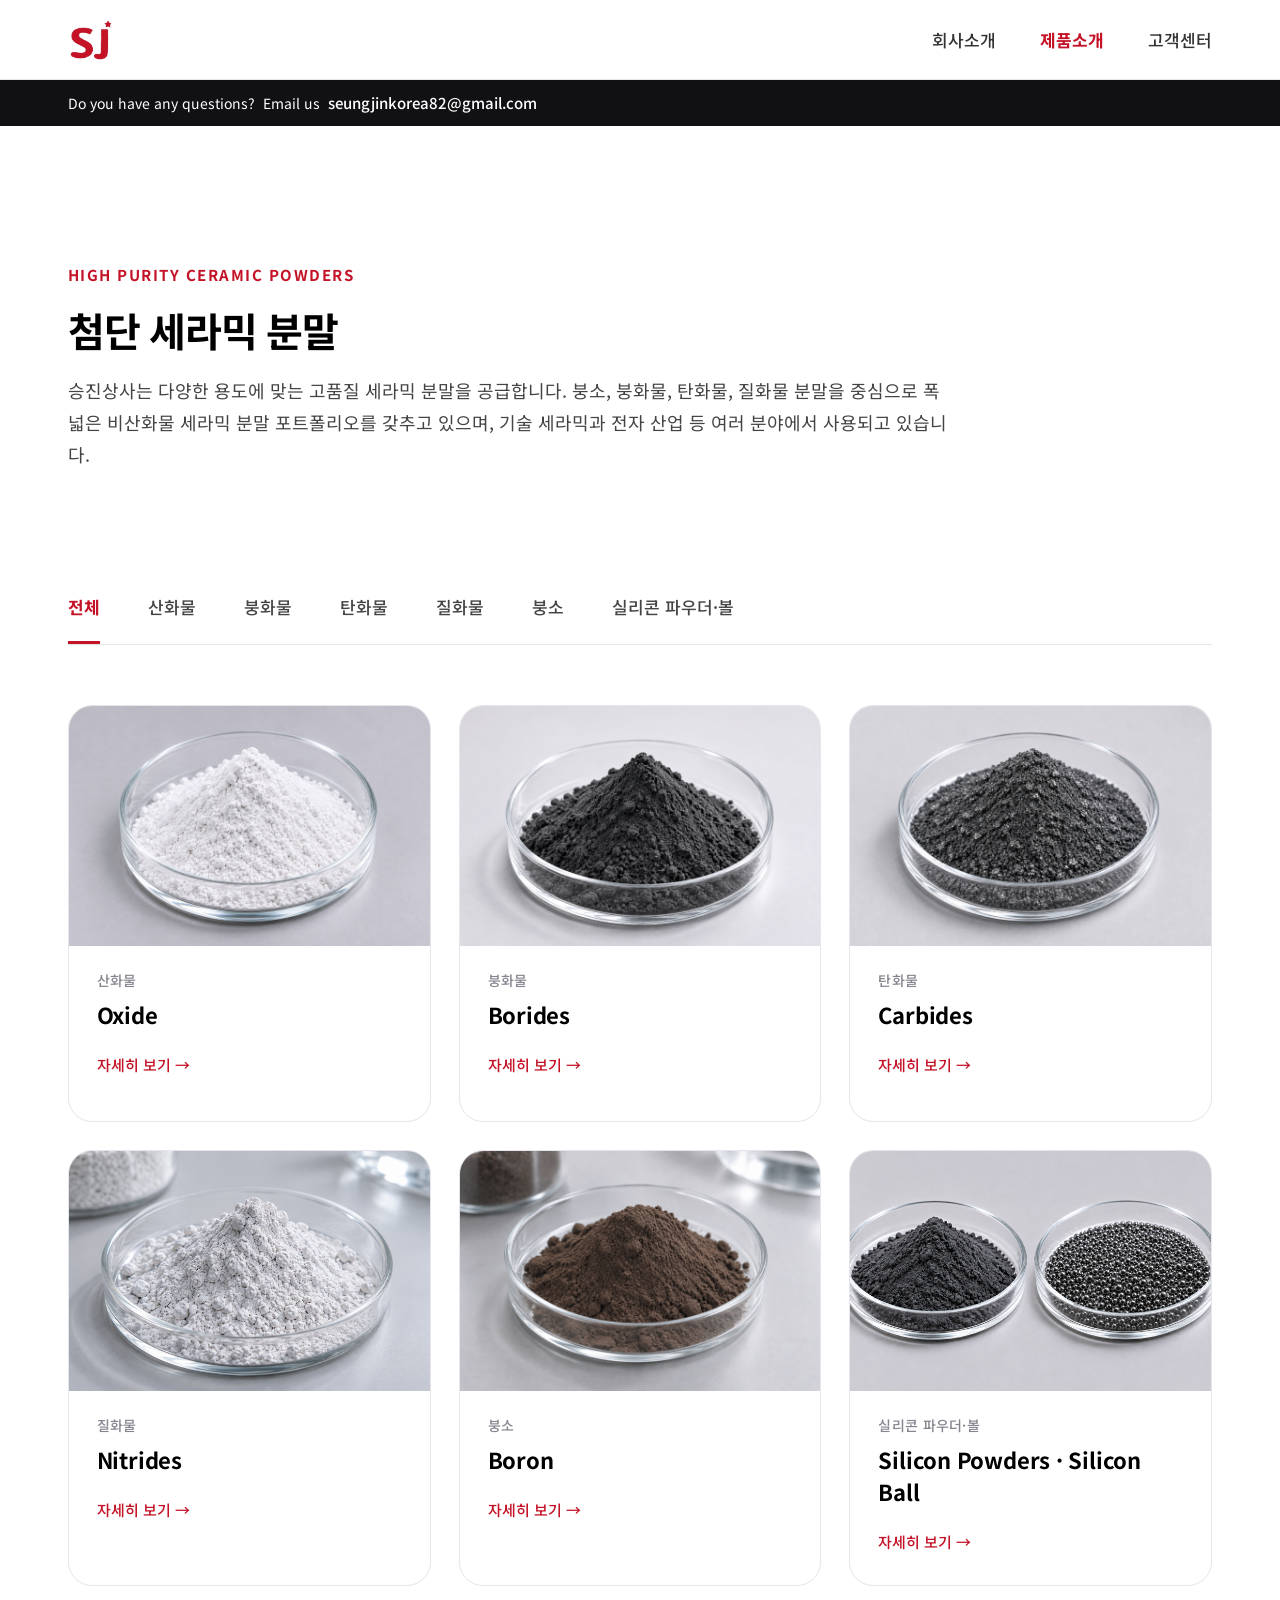
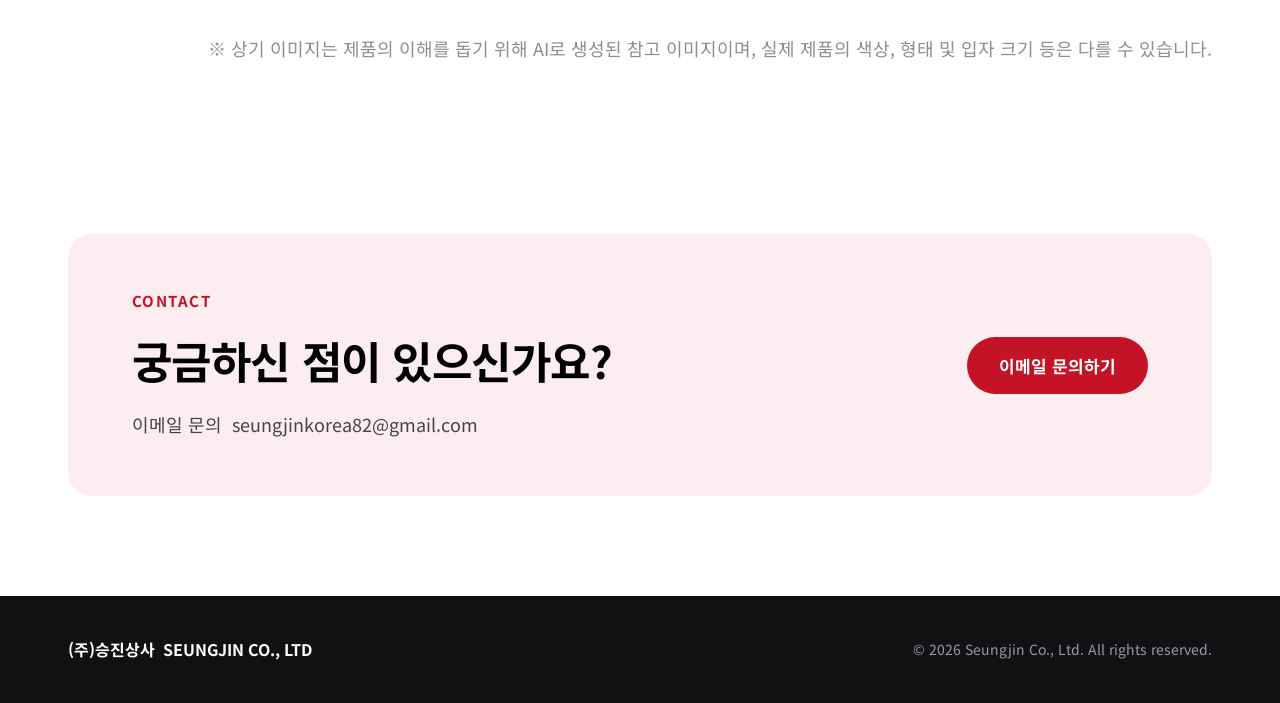
==== product.html @ b091ca31 "Add work-in-progress Seungjin company and product website" ====
<!doctype html>
<html lang="ko">
<head>
  <meta charset="utf-8">
  <meta name="viewport" content="width=device-width, initial-scale=1">
  <title>제품소개 | (주)승진상사</title>
  <link rel="stylesheet" href="style.css?v=hamburger-2">
  <script src="script.js?v=hamburger-2" defer></script>
</head>
<body class="product-page">
  <header class="site-header">
    <div class="container header-inner">
      <a href="main.html" aria-label="승진상사 홈"><img src="assets/logo.png" width="46" height="44" alt="승진상사"></a>
      <button class="menu-toggle" type="button" aria-controls="primary-nav" aria-expanded="false" aria-label="메뉴 열기">
        <span class="menu-toggle-bars" aria-hidden="true"></span>
      </button>
      <nav id="primary-nav" aria-label="주 메뉴">
        <a href="main.html">회사소개</a>
        <a href="product.html" aria-current="page">제품소개</a>
        <a href="main.html#contact">고객센터</a>
      </nav>
    </div>
  </header>

  <main>
    <div class="catalog-notice">
      <div class="container catalog-notice-inner">
        <span>Do you have any questions?</span>
        <span>Email us</span>
        <a href="mailto:seungjinkorea82@gmail.com">seungjinkorea82@gmail.com</a>
      </div>
    </div>

    <section class="container catalog-intro" aria-labelledby="catalog-title">
      <div class="catalog-heading">
        <p class="eyebrow">HIGH PURITY CERAMIC POWDERS</p>
        <h1 id="catalog-title">첨단 세라믹 분말</h1>
        <p class="catalog-description">승진상사는 다양한 용도에 맞는 고품질 세라믹 분말을 공급합니다. 붕소, 붕화물, 탄화물, 질화물 분말을 중심으로 폭넓은 비산화물 세라믹 분말 포트폴리오를 갖추고 있으며, 기술 세라믹과 전자 산업 등 여러 분야에서 사용되고 있습니다.</p>
      </div>
      <nav class="catalog-tabs" aria-label="제품 분류">
        <a class="catalog-all" href="#catalog">전체</a>
          <a href="#oxide">산화물</a>
          <a href="#borides">붕화물</a>
          <a href="#carbides">탄화물</a>
          <a href="#nitrides">질화물</a>
          <a href="#boron">붕소</a>
          <a href="#silicon">실리콘 파우더·볼</a>
      </nav>
    </section>

    <section class="container catalog-list" id="catalog" aria-label="제품 목록">
      <div class="catalog-grid">
          <article class="catalog-card" id="oxide">
            <img class="product-image" src="assets/products/oxide.png" alt="산화물 참고 이미지">
            <div class="catalog-card-copy">
              <p class="catalog-card-label">산화물</p>
              <h2>Oxide</h2>
              <p class="catalog-card-detail">자세히 보기 →</p>
            </div>
          </article>
          <article class="catalog-card" id="borides">
            <img class="product-image" src="assets/products/borides.png" alt="붕화물 참고 이미지">
            <div class="catalog-card-copy">
              <p class="catalog-card-label">붕화물</p>
              <h2>Borides</h2>
              <p class="catalog-card-detail">자세히 보기 →</p>
            </div>
          </article>
          <article class="catalog-card" id="carbides">
            <img class="product-image" src="assets/products/carbides.png" alt="탄화물 참고 이미지">
            <div class="catalog-card-copy">
              <p class="catalog-card-label">탄화물</p>
              <h2>Carbides</h2>
              <p class="catalog-card-detail">자세히 보기 →</p>
            </div>
          </article>
          <article class="catalog-card" id="nitrides">
            <img class="product-image" src="assets/products/nitrides.png" alt="질화물 참고 이미지">
            <div class="catalog-card-copy">
              <p class="catalog-card-label">질화물</p>
              <h2>Nitrides</h2>
              <p class="catalog-card-detail">자세히 보기 →</p>
            </div>
          </article>
          <article class="catalog-card" id="boron">
            <img class="product-image" src="assets/products/boron.png" alt="붕소 참고 이미지">
            <div class="catalog-card-copy">
              <p class="catalog-card-label">붕소</p>
              <h2>Boron</h2>
              <p class="catalog-card-detail">자세히 보기 →</p>
            </div>
          </article>
          <article class="catalog-card" id="silicon">
            <img class="product-image" src="assets/products/silicon.png" alt="실리콘 파우더·볼 참고 이미지">
            <div class="catalog-card-copy">
              <p class="catalog-card-label">실리콘 파우더·볼</p>
              <h2>Silicon Powders · Silicon Ball</h2>
              <p class="catalog-card-detail">자세히 보기 →</p>
            </div>
          </article>
      </div>
      <p class="catalog-note">※ 상기 이미지는 제품의 이해를 돕기 위해 AI로 생성된 참고 이미지이며, 실제 제품의 색상, 형태 및 입자 크기 등은 다를 수 있습니다.</p>
    </section>

    <section class="container catalog-contact" aria-labelledby="catalog-contact-title">
      <div class="catalog-contact-box">
        <div class="catalog-heading">
          <p class="eyebrow">CONTACT</p>
          <h2 id="catalog-contact-title">궁금하신 점이 있으신가요?</h2>
          <p class="catalog-description">이메일 문의&nbsp; <a href="mailto:seungjinkorea82@gmail.com">seungjinkorea82@gmail.com</a></p>
        </div>
        <a class="catalog-contact-button" href="mailto:seungjinkorea82@gmail.com">이메일 문의하기</a>
      </div>
    </section>
  </main>

  <footer class="site-footer">
    <div class="container footer-inner">
      <p>(주)승진상사  SEUNGJIN CO., LTD</p>
      <p>© 2026 Seungjin Co., Ltd. All rights reserved.</p>
    </div>
  </footer>
</body>
</html>
---- style.css ----
@font-face {
  font-family: "Noto Sans KR";
  src: url("assets/noto-sans-kr.ttf") format("truetype");
  font-weight: 100 900;
  font-display: swap;
}

:root {
  --brand: #c41226;
  --surface: #f6f6f8;
  --line: #e5e5eb;
  --body-text: #444;
  --gutter: clamp(24px, 5.291vw, 80px);
  --content-width: 1352px;
  font-family: "Noto Sans KR", sans-serif;
  color: #000;
  font-weight: 375;
}

*, *::before, *::after { box-sizing: border-box; }
body, h1, h2, h3, p, ul { margin: 0; }
h1, h2, h3 { font-weight: 650; }
a { color: inherit; text-decoration: none; }
a:focus-visible { outline: 2px solid var(--brand); outline-offset: 4px; }
img { display: block; }
.container {
  width: min(var(--content-width), calc(100% - 2 * var(--gutter)));
  margin-inline: auto;
}

.site-header {
  position: sticky;
  top: 0;
  z-index: 20;
  border-bottom: 1px solid var(--line);
  background: #fff;
}
.company-page { --header-height: 80px; }
.company-page #contact { scroll-margin-top: var(--header-height); }
.header-inner, .footer-inner {
  display: flex;
  align-items: center;
  justify-content: space-between;
}
.header-inner {
  position: relative;
  height: 79px;
}
.menu-toggle {
  display: none;
  align-items: center;
  justify-content: center;
  width: 44px;
  height: 44px;
  margin-right: -10px;
  padding: 0;
  border: 0;
  background: transparent;
  color: #222;
  cursor: pointer;
}
.menu-toggle:focus-visible {
  outline: 2px solid var(--brand);
  outline-offset: 2px;
}
.menu-toggle-bars,
.menu-toggle-bars::before,
.menu-toggle-bars::after {
  display: block;
  width: 22px;
  height: 2.5px;
  border-radius: 1px;
  background: #111;
  transition: transform .2s ease, opacity .2s ease;
}
.menu-toggle-bars {
  position: relative;
}
.menu-toggle-bars::before,
.menu-toggle-bars::after {
  position: absolute;
  left: 0;
  content: "";
}
.menu-toggle-bars::before { top: -7px; }
.menu-toggle-bars::after { top: 7px; }
.menu-toggle[aria-expanded="true"] .menu-toggle-bars { background: transparent; }
.menu-toggle[aria-expanded="true"] .menu-toggle-bars::before {
  top: 0;
  transform: rotate(45deg);
}
.menu-toggle[aria-expanded="true"] .menu-toggle-bars::after {
  top: 0;
  transform: rotate(-45deg);
}
.header-inner nav {
  display: flex;
  gap: 44px;
  color: #333338;
  font-size: 17px;
  font-weight: 450;
  line-height: 20px;
}
.header-inner [aria-current] { color: var(--brand); font-weight: 650; }

.hero {
  min-height: 680px;
  background: linear-gradient(90deg, rgb(255 255 255 / 90%), transparent) left / 85.65% 100% no-repeat,
              url("assets/hero.png") center / cover no-repeat;
}
.hero-inner, .about-heading, .about-copy, .contact-heading {
  display: flex;
  flex-direction: column;
  align-items: flex-start;
}
.hero-inner { padding-block: 316px 92px; gap: 20px; }
.eyebrow {
  color: var(--brand);
  font-size: 15px;
  font-weight: 650;
  line-height: 18px;
  letter-spacing: 1.5px;
}
.hero-eyebrow { line-height: 22px; letter-spacing: 1.2px; white-space: pre-wrap; }
.hero h1 { font-size: 56px; line-height: 1.3; letter-spacing: -.03em; }
.hero-description { color: var(--body-text); font-size: 20px; line-height: 1.6; }

.section { padding-block: 120px; }
.about-row { display: grid; grid-template-columns: 420px minmax(0, 1fr); gap: 96px; }
.about-heading { gap: 20px; }
.about-heading h2 { font-size: 40px; line-height: 1.4; letter-spacing: -.03em; }
.accent { width: 40px; height: 3px; background: var(--brand); }
.about-copy { gap: 24px; color: var(--body-text); font-size: 18px; line-height: 32px; }
.about-lead { color: #000; font-size: 20px; font-weight: 450; line-height: 35px; }
.signature {
  width: 100%;
  border-top: 1px solid var(--line);
  padding-top: 24px;
  color: #000;
  font-size: 17px;
  font-weight: 650;
  line-height: 25px;
}
.highlights {
  display: grid;
  grid-template-columns: repeat(3, minmax(0, 1fr));
  gap: 24px;
  margin-top: 72px;
  padding: 0;
  list-style: none;
}
.highlights li {
  display: grid;
  align-content: start;
  gap: 10px;
  min-height: 181px;
  padding: 36px;
  border-radius: 20px;
  background: var(--surface);
  color: #4a4a52;
  font-size: 16px;
  line-height: 26px;
}
.stat-label {
  color: #85858f;
  font-size: 14px;
  font-weight: 450;
  line-height: 17px;
  letter-spacing: .28px;
}
.stat-value {
  color: var(--brand);
  font-size: 38px;
  font-weight: 650;
  line-height: 46px;
  letter-spacing: -.02em;
}

.contact { background: var(--surface); }
.contact-heading { gap: 16px; color: var(--body-text); font-size: 18px; line-height: 26px; }
.contact-heading h2 { color: #000; font-size: 44px; line-height: 64px; letter-spacing: -.01em; }
.contact-cards {
  display: grid;
  grid-template-columns: repeat(2, minmax(0, 1fr));
  gap: 32px;
  margin-top: 56px;
}
.contact-card { overflow: hidden; min-height: 700px; border-radius: 24px; background: #fff; }
.contact-photo { width: 100%; height: 380px; object-fit: cover; }
.contact-map { display: block; border: 0; min-height: 200px; }
.card-info { display: grid; gap: 20px; padding: 32px 36px 27px; }
.card-info h3 { font-size: 22px; line-height: 32px; letter-spacing: -.01em; }
.directions { gap: 16px; padding-bottom: 36px; }
.directions address { color: var(--body-text); font-size: 17px; line-height: 29px; font-style: normal; }
.contact-line {
  display: grid;
  grid-template-columns: 56px minmax(0, 1fr);
  align-items: center;
  gap: 16px;
  font-size: 17px;
  font-weight: 450;
  line-height: 31px;
}
.contact-line.fax { line-height: 25px; }
.email span { color: #666; font-size: 15px; line-height: 22px; }
.email a { overflow-wrap: anywhere; }
.contact-line a:hover { text-decoration: underline; }

.site-footer { background: #111114; color: #fff; }
.footer-inner { gap: 16px; padding-block: 44px; font-size: 16px; font-weight: 650; line-height: 19px; }
.footer-inner p:first-child { white-space: pre-wrap; }
.footer-inner p + p { color: #9999a3; font-size: 14px; font-weight: 375; line-height: 17px; }

@media (max-width: 1350px) {
  .about-row { grid-template-columns: minmax(255px, 1fr) minmax(0, 2fr); gap: clamp(32px, 6.35vw, 96px); }
  .desktop-break { display: none; }
  .hero-description { max-width: 480px; }
  .highlights li { padding: 28px; }
  .stat-value { font-size: clamp(25px, 2.8vw, 38px); }
}

@media (max-width: 950px) {
  .section { padding-block: 80px; }
  .hero { min-height: 560px; }
  .hero-inner { padding-block: 235px 72px; }
  .hero h1 { font-size: 46px; }
  .about-heading h2 { font-size: 32px; }
  .highlights { margin-top: 48px; gap: 16px; }
  .highlights li, .card-info { padding: 24px; }
  .contact-cards { gap: 20px; }
  .contact-card { min-height: 0; }
  .contact-photo { height: clamp(220px, 32vw, 380px); }
  .contact-line { grid-template-columns: 40px minmax(0, 1fr); gap: 12px; }
}

@media (max-width: 700px) {
  .header-inner { height: 65px; }
  .company-page { --header-height: 66px; }
  .menu-toggle { display: inline-flex; }
  .header-inner nav {
    position: absolute;
    top: calc(100% + 1px);
    right: 0;
    left: 0;
    display: none;
    flex-direction: column;
    gap: 0;
    padding: 8px 0 12px;
    border-bottom: 1px solid var(--line);
    background: #fff;
    box-shadow: 0 12px 24px rgb(0 0 0 / 6%);
    font-size: 16px;
    line-height: 24px;
  }
  .header-inner nav.is-open { display: flex; }
  .header-inner nav a {
    padding: 14px 8px;
  }
  .section { padding-block: 60px; }
  .hero { min-height: 0; background-size: 100% 100%, cover; }
  .hero-inner { padding-block: 135px 64px; }
  .hero h1 { font-size: clamp(26px, 6.7vw, 44px); }
  .hero-description { font-size: 17px; }
  .about-row, .highlights, .contact-cards { grid-template-columns: minmax(0, 1fr); }
  .about-copy { font-size: 16px; line-height: 1.8; }
  .about-lead { font-size: 18px; line-height: 1.75; }
  .highlights li { min-height: 0; }
  .contact-heading h2 { font-size: 36px; line-height: 1.4; }
  .contact-cards { margin-top: 32px; }
  .contact-photo { height: auto; aspect-ratio: 660 / 380; }
  .footer-inner { flex-direction: column; align-items: flex-start; padding-block: 32px; }
}

/* Product catalog */
.product-page { font-weight: 400; }
.product-page .header-inner nav { color: #333; font-weight: 500; line-height: 25px; }
.product-page .header-inner [aria-current],
.product-page .footer-inner { font-weight: 700; }
.product-page .footer-inner p + p { font-weight: 400; }
.product-page .eyebrow { font-weight: 700; line-height: 22px; }

.catalog-notice { background: #111114; color: #fff; }
.catalog-notice-inner {
  display: flex;
  flex-wrap: wrap;
  align-items: center;
  column-gap: 8px;
  padding-block: 12px;
  font-size: 14px;
  line-height: 20px;
}
.catalog-notice a { font-size: 15px; font-weight: 500; line-height: 22px; }

.catalog-intro { display: grid; gap: 100px; padding-block: 138px 35px; }
.catalog-heading { display: grid; gap: 16px; max-width: 880px; }
.catalog-heading h1 { font-size: 40px; font-weight: 700; line-height: 1.4; letter-spacing: -.03em; }
.catalog-description, .catalog-note { color: var(--body-text); font-size: 18px; line-height: 32px; }
.catalog-tabs {
  display: flex;
  gap: 48px;
  border-bottom: 1px solid var(--line);
  overflow-x: auto;
  white-space: nowrap;
  scrollbar-width: thin;
}
.catalog-tabs a {
  flex: none;
  padding-block: 24px 22px;
  border-bottom: 3px solid transparent;
  color: var(--body-text);
  font-size: 17px;
  font-weight: 500;
  line-height: 25px;
}
.catalog-tabs a:focus-visible { outline-offset: -2px; }
.catalog-tabs .catalog-all { border-color: var(--brand); color: var(--brand); font-weight: 700; }

.catalog-list { display: grid; gap: 46px; padding-block: 25px 120px; }
.catalog-grid { display: grid; grid-template-columns: repeat(3, minmax(0, 1fr)); gap: 28px; }
.catalog-card {
  min-height: 417px;
  overflow: hidden;
  border: 1px solid var(--line);
  border-radius: 24px;
  background: #fff;
}
.catalog-card:target { outline: 2px solid var(--brand); outline-offset: 2px; }
.product-image { width: 100%; height: 240px; object-fit: cover; }
.catalog-card-copy { display: grid; gap: 8px; padding: 24px 28px 32px; }
.catalog-card-label { color: #85858f; font-size: 14px; font-weight: 500; line-height: 20px; letter-spacing: .28px; }
.catalog-card h2 { font-size: 22px; font-weight: 700; line-height: 32px; letter-spacing: -.01em; }
.catalog-card-detail { margin-top: 16px; color: var(--brand); font-size: 15px; font-weight: 500; line-height: 22px; }
.catalog-note { color: rgb(68 68 68 / 60%); text-align: right; }

.catalog-contact { padding-block: 50px 100px; }
.catalog-contact-box {
  display: flex;
  align-items: center;
  justify-content: space-between;
  gap: 24px;
  padding: 56px 64px;
  border-radius: 24px;
  background: #fceef0;
}
.catalog-contact h2 { font-size: 44px; font-weight: 700; line-height: 64px; letter-spacing: -.01em; }
.catalog-contact-button {
  flex: none;
  padding: 16px 32px;
  border-radius: 999px;
  background: var(--brand);
  color: #fff;
  font-size: 17px;
  font-weight: 700;
  line-height: 25px;
}

@media (max-width: 950px) {
  .catalog-intro { gap: 64px; padding-top: 90px; }
  .catalog-tabs { gap: 28px; }
  .catalog-grid { grid-template-columns: repeat(2, minmax(0, 1fr)); }
  .catalog-list { padding-bottom: 80px; }
  .catalog-contact-box { padding: 40px; }
}

@media (max-width: 700px) {
  .catalog-intro { gap: 36px; padding-block: 56px 20px; }
  .catalog-heading h1, .catalog-contact h2 { font-size: 32px; line-height: 1.4; }
  .catalog-tabs a { padding-block: 16px 14px; }
  .catalog-list { gap: 30px; padding-bottom: 48px; }
  .catalog-grid { grid-template-columns: minmax(0, 1fr); }
  .catalog-card { min-height: 0; }
  .product-image { height: auto; aspect-ratio: 432 / 240; }
  .catalog-contact { padding-block: 32px 60px; }
  .catalog-contact-box { flex-direction: column; align-items: flex-start; padding: 28px; }
  .catalog-contact .catalog-description { overflow-wrap: anywhere; }
}
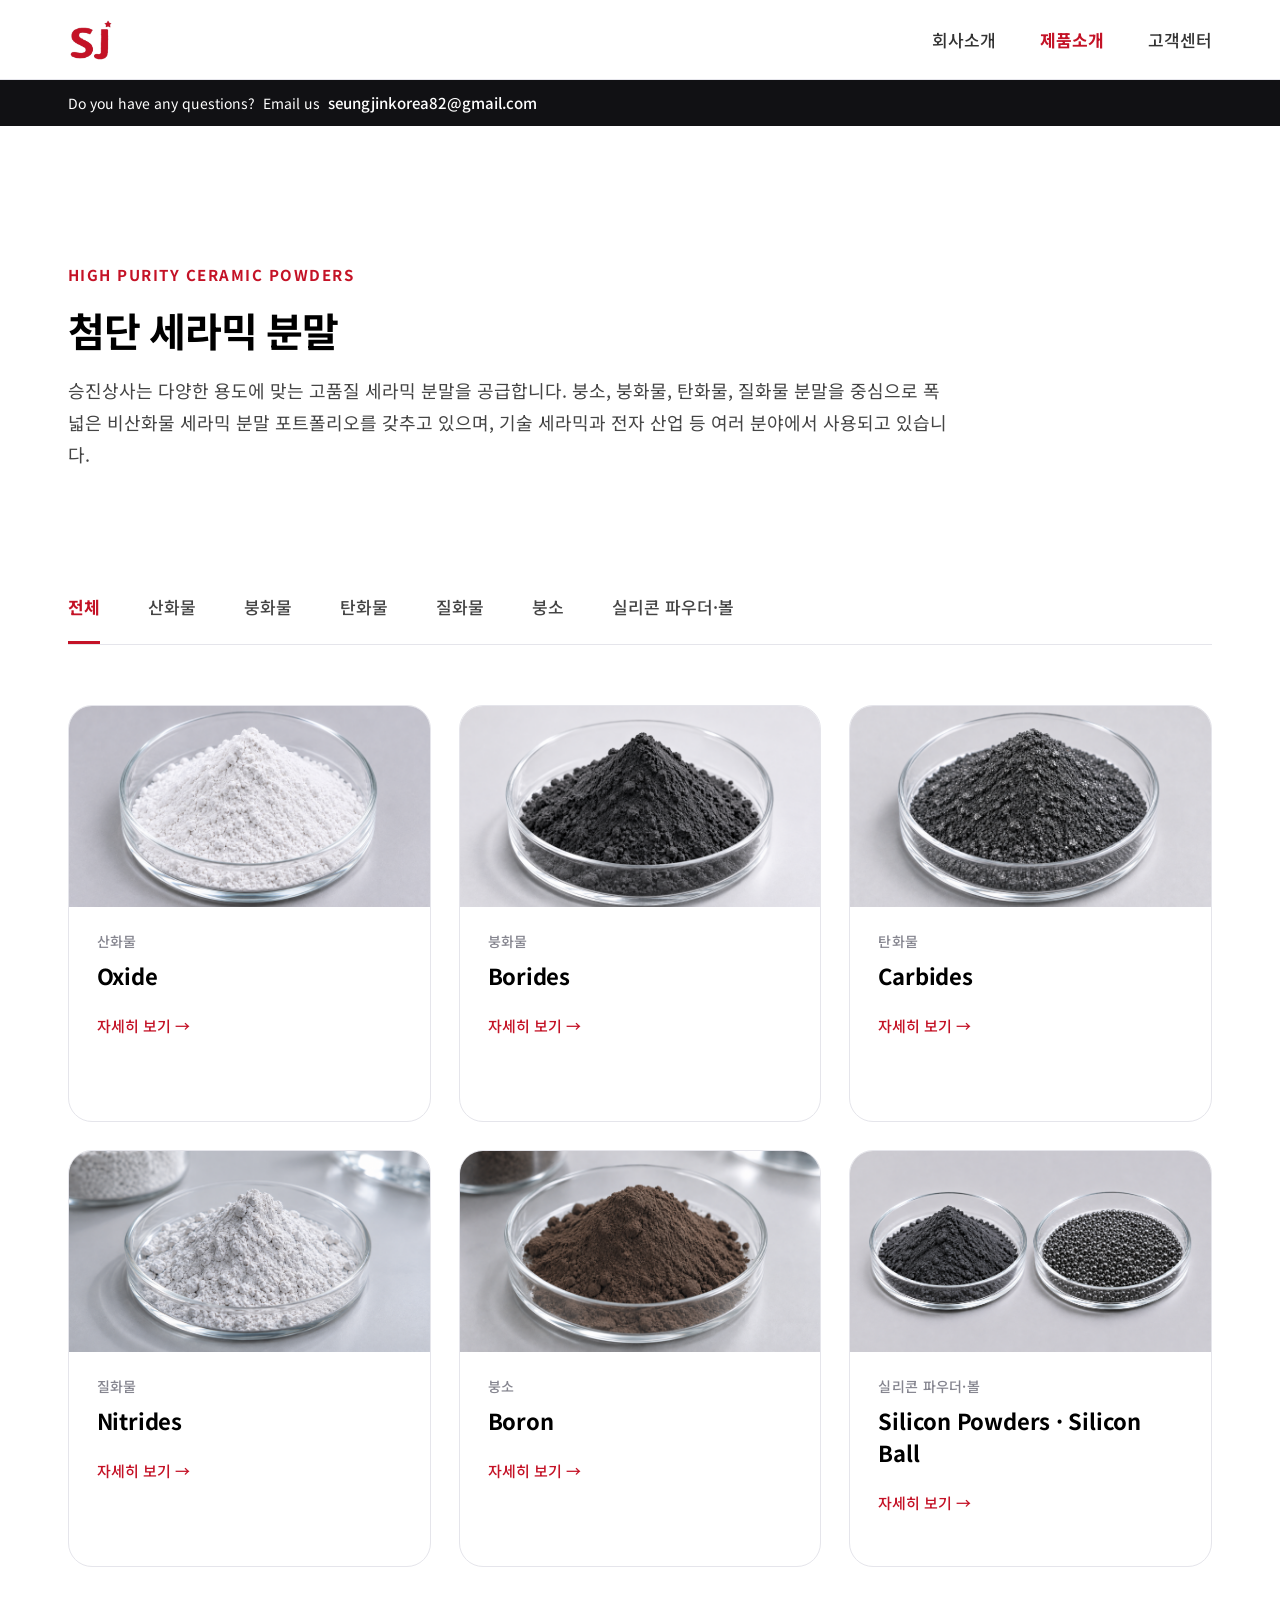
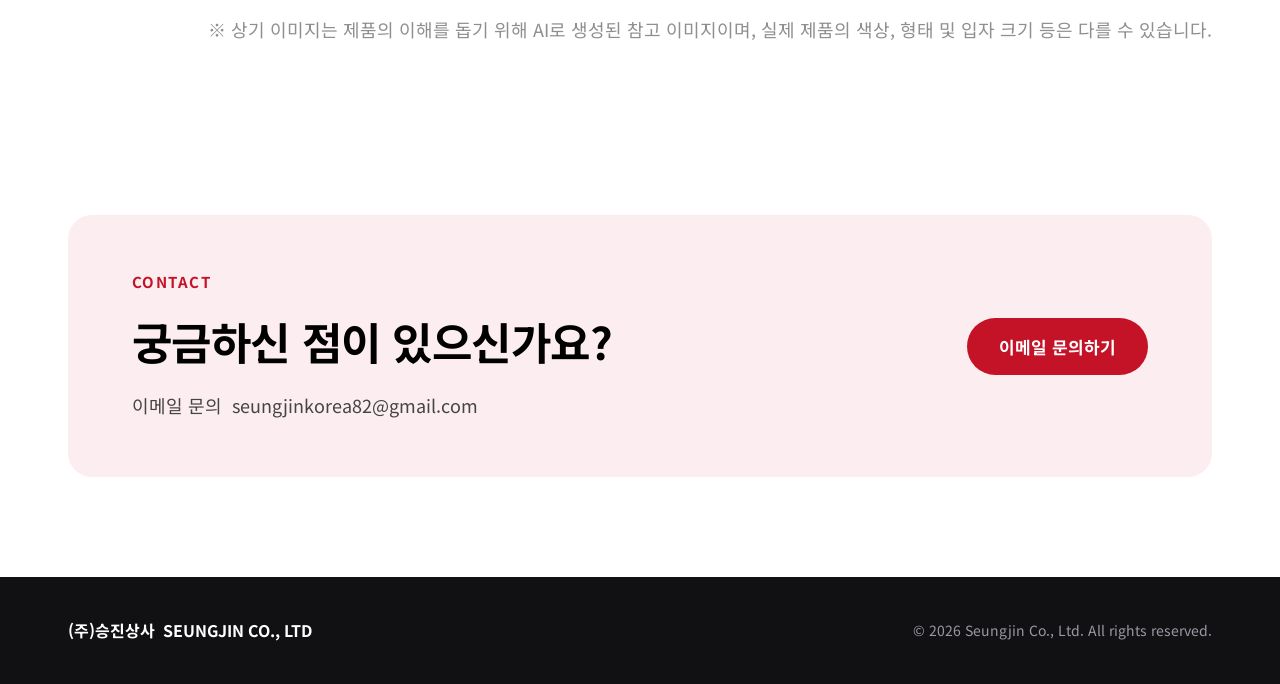
==== commit 687e23b4: "Refresh stylesheet version for responsive product cards" ====
--- a/product.html
+++ b/product.html
@@ -4,7 +4,7 @@
   <meta charset="utf-8">
   <meta name="viewport" content="width=device-width, initial-scale=1">
   <title>제품소개 | (주)승진상사</title>
-  <link rel="stylesheet" href="style.css?v=hamburger-2">
+  <link rel="stylesheet" href="style.css?v=product-fluid-20261111">
   <script src="script.js?v=hamburger-2" defer></script>
 </head>
 <body class="product-page">
--- a/style.css
+++ b/style.css
@@ -36,6 +36,7 @@
   background: #fff;
 }
 .company-page { --header-height: 80px; }
+.company-page .container { width: calc(100% - 2 * var(--gutter)); }
 .company-page #contact { scroll-margin-top: var(--header-height); }
 .header-inner, .footer-inner {
   display: flex;
@@ -273,6 +274,7 @@
 
 /* Product catalog */
 .product-page { font-weight: 400; }
+.product-page .container { width: calc(100% - 2 * var(--gutter)); }
 .product-page .header-inner nav { color: #333; font-weight: 500; line-height: 25px; }
 .product-page .header-inner [aria-current],
 .product-page .footer-inner { font-weight: 700; }
@@ -325,7 +327,7 @@
   background: #fff;
 }
 .catalog-card:target { outline: 2px solid var(--brand); outline-offset: 2px; }
-.product-image { width: 100%; height: 240px; object-fit: cover; }
+.product-image { width: 100%; height: auto; aspect-ratio: 430 / 240; object-fit: cover; }
 .catalog-card-copy { display: grid; gap: 8px; padding: 24px 28px 32px; }
 .catalog-card-label { color: #85858f; font-size: 14px; font-weight: 500; line-height: 20px; letter-spacing: .28px; }
 .catalog-card h2 { font-size: 22px; font-weight: 700; line-height: 32px; letter-spacing: -.01em; }
